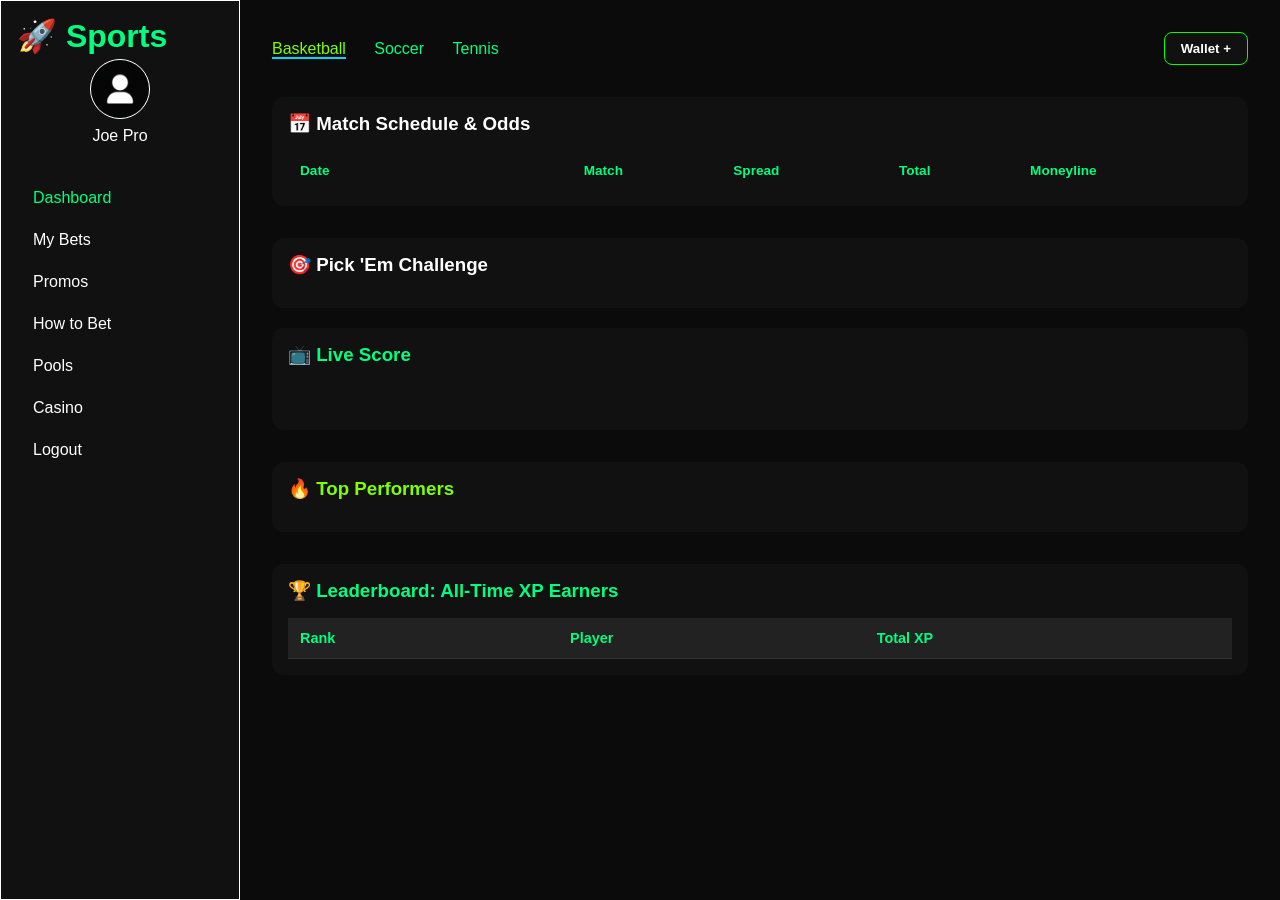
==== index.html @ 4fa46093 "Update index.html" ====
<!DOCTYPE html>
<html lang="en">
<head>
  <meta charset="UTF-8" />
  <meta name="viewport" content="width=device-width, initial-scale=1.0" />
  <title>1 New Alert</title>
  <link rel="stylesheet" href="styles.css" />
</head>
<body>
  <div class="app">
    <aside class="sidebar">
      <div class="logo">🚀 <span>Sports</span></div>
      <div class="user">
        <div class="avatar">
          <img src="8719860A-75EF-4F64-801B-093ADB9AFAB8.png" alt="User Avatar" />
        </div
        <p>Joe Pro</p>
      </div>
      <ul class="nav">
        <li class="active">Dashboard</li>
        <li>My Bets</li>
        <li>Promos</li>
        <li>How to Bet</li>
        <li>Pools</li>
        <li><a href="casino.html" class="active">Casino</a></li>
        <li>Logout</li>
      </ul>
    </aside>

    <main class="main">
      <header class="topbar">
        <nav class="tabs">
          <a href="#" class="active">Basketball</a>
          <a href="#">Soccer</a>
          <a href="#">Tennis</a>
        </nav>
        <button class="deposit">Wallet +</button>
      </header>

      <section class="card">
        <h3>📅 Match Schedule & Odds</h3>
        <table class="upcoming-table">
          <thead>
            <tr>
              <th>Date</th>
              <th>Match</th>
              <th>Spread</th>
              <th>Total</th>
              <th>Moneyline</th>
            </tr>
          </thead>
          <tbody id="matchOddsBody"></tbody>
        </table>
      </section>

      <section class="card pickem-section">
        <h3>🎯 Pick 'Em Challenge</h3>
        <div class="pickem-cards" id="pickemCards"></div>
      </section>

      <section class="card live-score">
        <h3>📺 Live Score</h3>
        <div class="live-teams"></div>
      </section>

      <section class="card boxscore" id="xpBoxScore">
        <h3>🔥 Top Performers</h3>
        <table class="xp-table">
          <thead><tr id="xpHeader"></tr></thead>
          <tbody id="xpBody"></tbody>
        </table>
      </section>
      <!-- Leaderboard Section -->
<section class="card leaderboard">
  <h3>🏆 Leaderboard: All-Time XP Earners</h3>
  <table class="leaderboard-table">
    <thead>
      <tr><th>Rank</th><th>Player</th><th>Total XP</th></tr>
    </thead>
    <tbody id="leaderboardBody"></tbody>
  </table>
</section>
<!--       <div class="casino-section">
  <div class="slot-card" data-multiplier="2">
    <h3>🎰 Classic 2x Slot</h3>
    <div class="slot-grid">
      <div class="row"><span>🍒</span><span>🍋</span><span>🍒</span></div>
      <div class="row"><span>🍋</span><span>🍒</span><span>🍒</span></div>
      <div class="row"><span>🍒</span><span>🍋</span><span>🍋</span></div>
    </div>
    <button class="spin-btn">Spin</button>
    <p class="result-text">Get all rows and columns to match for 2x win!</p>
  </div>

  <div class="slot-card" data-multiplier="5">
    <h3>💥 Wild 5x Slot</h3>
    <div class="slot-grid">
      <div class="row"><span>🍇</span><span>🍉</span><span>🍇</span></div>
      <div class="row"><span>🍉</span><span>🍇</span><span>🍇</span></div>
      <div class="row"><span>🍇</span><span>🍉</span><span>🍉</span></div>
    </div>
    <button class="spin-btn">Spin</button>
    <p class="result-text">Get 2 full matching rows to win 5x!</p>
  </div>
</div> -->
    </main>
  </div>
<script>
document.addEventListener("DOMContentLoaded", () => {
  const topTabs = document.querySelectorAll('.tabs a');
  const xpBody = document.getElementById("xpBody");
  const xpHeader = document.querySelector(".xp-table thead tr");
  const liveScoreSection = document.querySelector(".live-score .live-teams");
  const matchOddsBody = document.getElementById("matchOddsBody");
  const leaderboardBody = document.getElementById("leaderboardBody");
  const pickemCards = document.getElementById("pickemCards");
  const storeGrid = document.getElementById("storeGrid");

  const data = {
    basketball: {
      liveScore: {
        home: { name: "Lakers", score: 102, logo: "https://upload.wikimedia.org/wikipedia/commons/3/3c/Los_Angeles_Lakers_logo.svg" },
        away: { name: "Celtics", score: 97, logo: "https://upload.wikimedia.org/wikipedia/en/8/8f/Boston_Celtics.svg" }
      },
      boxScore: [
        { name: "Kyrie Irving", pts: 36, reb: 5, ast: 6, stl: 2, blk: 1, to: 2 },
        { name: "Luka Doncic", pts: 33, reb: 12, ast: 6, stl: 1, blk: 0, to: 4 },
        { name: "Christian Wood", pts: 24, reb: 5, ast: 2, stl: 1, blk: 0, to: 0 }
      ],
      odds: [
        { match: "Lakers vs Warriors", date: "2025-07-29", vegas: "+2.5 (-110)", total: "O 210.5", money: "+110" },
        { match: "Celtics vs Heat", date: "2025-07-30", vegas: "-1.5 (-120)", total: "U 215.0", money: "-130" }
      ],
      pickem: [
        { player: "Kyrie Irving", challenge: "Score 30+ PTS", image: "https://cdn.nba.com/headshots/nba/latest/260x190/202681.png" },
        { player: "Luka Doncic", challenge: "Record 10+ AST", image: "https://cdn.nba.com/headshots/nba/latest/260x190/1629029.png" },
        { player: "Jayson Tatum", challenge: "Make 5+ 3PT", image: "https://cdn.nba.com/headshots/nba/latest/260x190/1628369.png" }
      ]
    },
    soccer: {
      liveScore: {
        home: { name: "Arsenal", score: 1, logo: "1C98676C-C6E7-40D3-A8F6-9A81D63FD7F0.png" },
        away: { name: "Monaco", score: 9, logo: "10B6589A-812B-4650-83F8-ABF490B12EB4.png" }
      },
      boxScore: [
        { name: "Cristiano Ronaldo", goals: 2, assists: 1, clean: false, yc: 0, rc: 0 },
        { name: "Erling Haaland", goals: 3, assists: 0, clean: true, yc: 0, rc: 0 },
        { name: "Kylian Mbappé", goals: 1, assists: 2, clean: false, yc: 1, rc: 0 }
      ],
      odds: [
        { match: "Arsenal vs Chelsea", date: "2025-08-01", vegas: "+1.5 (-105)", total: "U 2.5", money: "+145" },
        { match: "Real Madrid vs Barcelona", date: "2025-08-03", vegas: "PK (-115)", total: "O 3.0", money: "+125" }
      ],
      pickem: [
        { player: "Cristiano Ronaldo", challenge: "Score 2+ Goals", image: "👤" },
        { player: "Haaland", challenge: "Hat Trick?", image: "👤" },
        { player: "Mbappé", challenge: "2 Assists", image: "👤" }
      ]
    },
    tennis: {
      liveScore: {
        home: { name: "Djokovic", score: 3, logo: "10B6589A-812B-4650-83F8-ABF490B12EB4.png" },
        away: { name: "Alcaraz", score: 2, logo: "1C98676C-C6E7-40D3-A8F6-9A81D63FD7F0.png" }
      },
      boxScore: [
        { name: "Novak Djokovic", aces: 7, doubleFaults: 2, winners: 30, unforcedErrors: 12 },
        { name: "Carlos Alcaraz", aces: 5, doubleFaults: 1, winners: 28, unforcedErrors: 15 }
      ],
      odds: [
        { match: "Djokovic vs Alcaraz", date: "2025-08-04", vegas: "-1.5 sets (-125)", total: "O 22.5", money: "-175" },
        { match: "Nadal vs Sinner", date: "2025-08-06", vegas: "-2.5 games (-110)", total: "U 21.5", money: "+150" }
      ],
      pickem: [
        { player: "Djokovic", challenge: "Serve 5+ Aces", image: "https://upload.wikimedia.org/wikipedia/commons/2/2d/Novak_Djokovic_%2830157240541%29.jpg" },
        { player: "Alcaraz", challenge: "Win 3 Straight Sets", image: "https://upload.wikimedia.org/wikipedia/commons/1/1a/Carlos_Alcaraz_2022.jpg" },
        { player: "Nadal", challenge: "No Double Faults", image: "https://upload.wikimedia.org/wikipedia/commons/7/71/Nadal_Wimbledon_2009_1.jpg" }
      ]
    }
  };

  const storeData = [
    {
      name: "Rumble Jersey",
      description: "Limited edition team jersey",
      image: "https://via.placeholder.com/180x120?text=Jersey",
      price: "29.99",
      type: "merch"
    },
    {
      name: "RUM Tokens",
      description: "Bundle of 500 tokens",
      image: "https://via.placeholder.com/180x120?text=Tokens",
      price: "9.99",
      type: "tokens"
    },
    {
      name: "Signed Ball",
      description: "Collectible - Signed by legend",
      image: "https://via.placeholder.com/180x120?text=Collectible",
      price: "Bid Starting: $150",
      type: "collectible"
    }
  ];

  function formatDate(dateStr) {
    const options = { year: 'numeric', month: 'short', day: 'numeric' };
    return new Date(dateStr).toLocaleDateString(undefined, options);
  }

  function renderLiveScore(sport) {
  const live = data[sport].liveScore;
  const homeColor = getJerseyColor(live.home.name);
  const awayColor = getJerseyColor(live.away.name);

  liveScoreSection.innerHTML = `
    <div class="team">
      <div class="jersey-wrapper">
        <img class="jersey-img" src="10B6589A-812B-4650-83F8-ABF490B12EB4.png" alt="Home Jersey" style="filter: ${generateColorFilter(homeColor)};">
      </div>
      <img src="${live.home.logo}" alt="${live.home.name}" />
      <div class="team-name">${live.home.name}</div>
      <div class="team-score">${live.home.score}</div>
    </div>
    <div class="vs-text">vs</div>
    <div class="team">
      <div class="jersey-wrapper">
        <img class="jersey-img" src="10B6589A-812B-4650-83F8-ABF490B12EB4.png" alt="Away Jersey" style="filter: ${generateColorFilter(awayColor)};">
      </div>
      <img src="${live.away.logo}" alt="${live.away.name}" />
      <div class="team-name">${live.away.name}</div>
      <div class="team-score">${live.away.score}</div>
    </div>
  `;
}

  function renderXPTable(sport) {
    const players = data[sport].boxScore;
    xpBody.innerHTML = "";
    let header = "";

    if (sport === "basketball") {
      header = "<th>Player</th><th>PTS</th><th>REB</th><th>AST</th><th>STL</th><th>BLK</th><th>TO</th><th>XP</th>";
      players.forEach(p => {
        const xp = (p.pts + p.reb * 1.2 + p.ast * 1.5 + p.stl * 3 + p.blk * 3 - p.to * 2).toFixed(1);
        xpBody.innerHTML += `<tr><td>${p.name}</td><td>${p.pts}</td><td>${p.reb}</td><td>${p.ast}</td><td>${p.stl}</td><td>${p.blk}</td><td>${p.to}</td><td><strong>${xp}</strong></td></tr>`;
      });
    } else if (sport === "soccer") {
      header = "<th>Player</th><th>Goals</th><th>Assists</th><th>Clean</th><th>YC</th><th>RC</th><th>XP</th>";
      players.forEach(p => {
        const xp = (p.goals * 10 + p.assists * 6 + (p.clean ? 5 : 0) - p.yc * 3 - p.rc * 6).toFixed(1);
        xpBody.innerHTML += `<tr><td>${p.name}</td><td>${p.goals}</td><td>${p.assists}</td><td>${p.clean ? "✔" : "✘"}</td><td>${p.yc}</td><td>${p.rc}</td><td><strong>${xp}</strong></td></tr>`;
      });
    } else if (sport === "tennis") {
      header = "<th>Player</th><th>Aces</th><th>DF</th><th>Winners</th><th>UE</th><th>XP</th>";
      players.forEach(p => {
        const xp = (p.aces * 1.5 - p.doubleFaults * 2 + p.winners - p.unforcedErrors).toFixed(1);
        xpBody.innerHTML += `<tr><td>${p.name}</td><td>${p.aces}</td><td>${p.doubleFaults}</td><td>${p.winners}</td><td>${p.unforcedErrors}</td><td><strong>${xp}</strong></td></tr>`;
      });
    }

    xpHeader.innerHTML = header;
  }

  function renderLeaderboard(sport) {
    leaderboardBody.innerHTML = "";
    const players = data[sport].boxScore;
    const leaderboard = [];

    players.forEach(p => {
      let xp = 0;
      if (sport === "basketball") xp = p.pts + p.reb * 1.2 + p.ast * 1.5 + p.stl * 3 + p.blk * 3 - p.to * 2;
      if (sport === "soccer") xp = p.goals * 10 + p.assists * 6 + (p.clean ? 5 : 0) - p.yc * 3 - p.rc * 6;
      if (sport === "tennis") xp = p.aces * 1.5 - p.doubleFaults * 2 + p.winners - p.unforcedErrors;
      leaderboard.push({ name: p.name, xp: xp.toFixed(1) });
    });

    leaderboard.sort((a, b) => b.xp - a.xp);
    leaderboard.forEach((p, i) => {
      leaderboardBody.innerHTML += `<tr><td>#${i + 1}</td><td>${p.name}</td><td><strong>${p.xp}</strong></td></tr>`;
    });
  }

  function renderScheduleOddsTable(sport) {
    matchOddsBody.innerHTML = "";
    data[sport].odds.forEach(g => {
      const formattedDate = formatDate(g.date);
      matchOddsBody.innerHTML += `
        <tr>
          <td>${formattedDate}</td>
          <td>${g.match}</td>
          <td>${g.vegas}</td>
          <td>${g.total}</td>
          <td><strong>${g.money}</strong></td>
        </tr>`;
    });
  }

  function renderPickemCards(sport) {
  pickemCards.innerHTML = "";

  const sportXpIcon = {
    basketball: "🏀",
    soccer: "⚽️",
    tennis: "🎾"
  };

  const challengeTemplates = {
    basketball: [
      "25+ Points", "2+ Assists", "3+ Rebounds", "1 Block", "1 Steal", "Double-Double", "5+ 3PT"
    ],
    soccer: [
      "Score 1 Goal", "2 Assists", "Win Match", "No Yellow Cards", "Clean Sheet", "Hat Trick"
    ],
    tennis: [
      "5+ Aces", "Win in Straight Sets", "No Double Faults", "30+ Winners", "Win 1st Set"
    ]
  };

  const playerPool = {
    basketball: ["LeBron James", "Stephen Curry", "Jayson Tatum", "Luka Doncic", "Giannis", "Durant"],
    soccer: ["Messi", "Mbappé", "Ronaldo", "Haaland", "Vinicius Jr.", "Salah"],
    tennis: ["Djokovic", "Alcaraz", "Nadal", "Medvedev", "Sinner", "Tsitsipas"]
  };

  const legsPerCard = 5;
  const cardCount = 3;

  for (let c = 0; c < cardCount; c++) {
    const legs = [];

    // shuffle both players and challenges
    const shuffledPlayers = playerPool[sport].sort(() => 0.5 - Math.random()).slice(0, legsPerCard);
    const shuffledChallenges = challengeTemplates[sport].sort(() => 0.5 - Math.random());

    for (let i = 0; i < legsPerCard; i++) {
      legs.push({
        player: shuffledPlayers[i % shuffledPlayers.length],
        challenge: shuffledChallenges[i % shuffledChallenges.length]
      });
    }

    const xpAmount = Math.floor(Math.random() * 50 + 20);
    const participantCount = Math.floor(Math.random() * 2000 + 500);
    const payoutText = `$10 pays $${(xpAmount * 2).toFixed(0)}`;

    const legItems = legs.map((leg, i) => `
      <li class="leg-item ${i > 3 ? 'hidden-leg' : ''}">
        👤 <strong>${leg.player}</strong> — <span>${leg.challenge}</span>
      </li>
    `).join("");

    pickemCards.innerHTML += `
      <div class="pickem-card">
        <div class="pickem-xp">
          ${sportXpIcon[sport]} +${xpAmount} XP
        </div>
        <h4 class="combo-title">Combo Challenge</h4>
        <ul class="legs-list">
          ${legItems}
        </ul>
        ${legs.length > 4 ? `
          <button class="reveal-btn" onclick="this.previousElementSibling.querySelectorAll('.hidden-leg').forEach(el => el.style.display = 'list-item'); this.remove();">+ Reveal More</button>
        ` : ""}
        <div class="pick-stats">${participantCount.toLocaleString()} people placed this bet</div>
        <div class="pick-bottom">
          <div class="bet-info">${payoutText}</div>
        </div>
      </div>
    `;
  }
}
  function renderStoreItems() {
    if (!storeGrid) return;
    storeGrid.innerHTML = "";
    storeData.forEach(item => {
      storeGrid.innerHTML += `
        <div class="store-item">
          <img src="${item.image}" alt="${item.name}" />
          <h4>${item.name}</h4>
          <p>${item.description}</p>
          <p><strong>${item.price}</strong></p>
          ${item.type === "collectible"
            ? `<button onclick="placeBid('${item.name}')">Place Bid</button>`
            : `<button onclick="buyNow('${item.name}')">Buy Now</button>`}
        </div>`;
    });
  }

  window.buyNow = function(productName) {
    alert(`Thank you for purchasing ${productName}!`);
  };

  window.placeBid = function(itemName) {
    const amount = prompt(`Enter your bid for ${itemName}:`);
    if (amount && !isNaN(amount)) {
      alert(`Your bid of $${amount} for ${itemName} has been placed!`);
    }
  };

  topTabs.forEach(tab => {
    tab.addEventListener("click", (e) => {
      e.preventDefault();
      const sport = tab.textContent.toLowerCase();
      topTabs.forEach(t => t.classList.remove("active"));
      tab.classList.add("active");

      renderLiveScore(sport);
      renderXPTable(sport);
      renderScheduleOddsTable(sport);
      renderLeaderboard(sport);
      renderPickemCards(sport);
    });
  });

  // Initial Load
  renderLiveScore("basketball");
  renderXPTable("basketball");
  renderScheduleOddsTable("basketball");
  renderLeaderboard("basketball");
  renderPickemCards("basketball");
  renderStoreItems();
});
document.addEventListener("DOMContentLoaded", () => {
  const symbols = ["🍒", "🍋", "🍉", "🍇"];
  let globalBalance = 100; // Shared token pool

  function getRandomSymbol() {
    return symbols[Math.floor(Math.random() * symbols.length)];
  }

  function spinReelAnimation(cell, delay) {
    return new Promise(resolve => {
      let count = 0;
      const maxSpins = 20 + Math.floor(Math.random() * 10); // Randomized spin length
      const interval = setInterval(() => {
        cell.textContent = getRandomSymbol();
        cell.classList.add("spin-animate");
        count++;
        if (count >= maxSpins) {
          clearInterval(interval);
          cell.classList.remove("spin-animate");
          resolve(cell.textContent);
        }
      }, delay);
    });
  }

  document.querySelectorAll(".slot-card").forEach(card => {
    const spinBtn = card.querySelector(".spin-btn");
    const rows = card.querySelectorAll(".row");
    const multiplier = parseInt(card.dataset.multiplier);
    const resultText = card.querySelector(".result-text");

    // Add balance display under each card
    const balanceDisplay = document.createElement("p");
    balanceDisplay.classList.add("balance-value");
    balanceDisplay.style.marginTop = "0.5rem";
    balanceDisplay.innerHTML = `💰 Tokens: <strong>${globalBalance}</strong>`;
    card.appendChild(balanceDisplay);

    spinBtn.addEventListener("click", async () => {
      const spinCost = 10;
      if (globalBalance < spinCost) {
        resultText.textContent = "💸 Not enough tokens!";
        return;
      }

      globalBalance -= spinCost;
      balanceDisplay.innerHTML = `💰 Tokens: <strong>${globalBalance}</strong>`;
      resultText.textContent = "🎰 Spinning...";

      const grid = [];

      for (let r = 0; r < rows.length; r++) {
        const rowSymbols = [];
        const cells = rows[r].querySelectorAll("span");
        for (let c = 0; c < cells.length; c++) {
          const finalSymbol = await spinReelAnimation(cells[c], 50 + c * 30);
          rowSymbols.push(finalSymbol);
        }
        grid.push(rowSymbols);
      }

      // Check for matches
      let matchCount = 0;

      // Rows
      grid.forEach(row => {
        if (row.every(s => s === row[0])) matchCount++;
      });

      // Columns
      for (let c = 0; c < 3; c++) {
        const col = [grid[0][c], grid[1][c], grid[2][c]];
        if (col.every(s => s === col[0])) matchCount++;
      }

      let won = false;
      if (multiplier === 2 && matchCount === 6) won = true;
      if (multiplier === 5 && matchCount >= 2) won = true;

      if (won) {
        const winnings = spinCost * multiplier;
        globalBalance += winnings;
        resultText.textContent = `🎉 You won ${winnings} tokens!`;
      } else {
        resultText.textContent = `😢 Lost ${spinCost} tokens. Try again!`;
      }

      balanceDisplay.innerHTML = `💰 Tokens: <strong>${globalBalance}</strong>`;

      if (globalBalance <= 0) {
        resultText.textContent = "💀 You're out of tokens!";
        spinBtn.disabled = true;
      }
    });
  });
});
  
document.addEventListener("DOMContentLoaded", () => {
  const sidebar = document.querySelector('.sidebar');
  let isDragging = false;
  let startX = 0;
  let currentX = 0;
  let idleTimer = null;

  // Swipe & drag functionality
  document.addEventListener("touchstart", e => {
    startX = e.touches[0].clientX;
    isDragging = true;
  });

  document.addEventListener("touchmove", e => {
    if (!isDragging) return;
    currentX = e.touches[0].clientX;
  });

  document.addEventListener("touchend", () => {
    const delta = currentX - startX;
    if (delta > 80) {
      sidebar.classList.remove("hidden");
      resetIdleTimer();
    } else if (delta < -80) {
      sidebar.classList.add("hidden");
    }
    isDragging = false;
  });

  document.addEventListener("mousedown", e => {
    startX = e.clientX;
    isDragging = true;
  });

  document.addEventListener("mousemove", e => {
    if (!isDragging) return;
    currentX = e.clientX;
  });

  document.addEventListener("mouseup", () => {
    const delta = currentX - startX;
    if (delta > 100) {
      sidebar.classList.remove("hidden");
      resetIdleTimer();
    } else if (delta < -100) {
      sidebar.classList.add("hidden");
    }
    isDragging = false;
  });

  // 🕒 Idle timer logic
  function resetIdleTimer() {
    clearTimeout(idleTimer);
    idleTimer = setTimeout(() => {
      sidebar.classList.add("hidden");
    }, 10000); // 10 seconds of inactivity
  }

  // Events that reset the idle timer
  ['keydown', 'mousedown', 'mousemove', 'touchstart'].forEach(event => {
    document.addEventListener(event, resetIdleTimer);
  });

  // Start the timer on load
  resetIdleTimer();
});
</script>
</body>
</html>
---- styles.css ----
:root {
  --bg: #0B0B0B; 
  --card: #161718;
  --primary: #FFFFFF;
  --accent: #7FFF00;
  --muted: #C0C0C0;
}

* {
  margin: 0;
  padding: 0;
  box-sizing: border-box;
}

body {
  background: var(--bg);
  font-family: 'Segoe UI', sans-serif;
  color: var(--primary);
}

.app {
  display: flex;
  height: 100vh;
  overflow: hidden;
}

.sidebar {
  width: 240px;
  background: #111111;
  padding: 1rem;
  border: 1px solid #FFFFFF;
  display: flex;
  flex-direction: column;
  transition: transform 0.3s ease;
}
.sidebar.hidden {
  transform: translateX(-100%);
  position: absolute;
  z-index: 999;
}

.menu-panel {
  transition: transform 0.3s ease;
}

.menu-panel.hidden {
  transform: translateX(-200px); /* Slide out of view */
}

.main.full-width {
  margin-left: 0 !important;
  width: 100% !important;
}


.logo {
  font-size: 1.5rem;
  margin-bottom: 2rem;
  font-weight: bold;
  color: #00FF80;
}

.user {
  text-align: center;
  margin-bottom: 2rem;
}

.avatar {
  width: 60px;
  height: 60px;
  margin: 0 auto 0.5rem;
  background: #cfd8dc;
  border: 1px solid #FFFFFF;
  border-radius: 50%;
}
.avatar img {
  width: 100%;
  height: 100%;
  object-fit: cover;
  border-radius: 50%;
}

.nav {
  list-style: none;
  padding: 0;
  margin: 0;
}

.nav li {
  padding: 0.75rem 1rem;
  border-radius: 4px;
  color: #FFFFFF;
  cursor: pointer;
}

.nav li.active,
.nav li:hover {
  background: #111111;
  color: #00FF80;
}
.nav li a {
  text-decoration:none;
  color: #fff; 
}
.main {
  flex: 1;
  padding: 2rem;
  overflow-y: auto;
}

.topbar {
  display: flex;
  justify-content: space-between;
  align-items: center;
  margin-bottom: 2rem;
}

.tabs a {
  margin-right: 1.5rem;
  text-decoration: none;
  color: #00FF80;
  font-weight: 500;
}

.tabs .active {
  color: #80FF00;
  border-bottom: 2px solid #00d9ff;
}

.deposit {
  background: #111111;
  color: #FFFFFF;
  border: 1px solid #0f0;
  padding: 0.5rem 1rem;
  border-radius: 8px;
  font-weight: bold;
}

.card {
  background: #111111;
  padding: 1rem;
  border-radius: 12px;
  margin-bottom: 2rem;
}

.card h3 {
  margin-bottom: 1rem;
  color:#FFFFFF;
}

.matchup, .vs {
  display: flex;
  justify-content: space-between;
  margin-bottom: 1rem;
}

.table {
  background: #111111;
  border-radius: 8px;
  padding: 1rem;
}

.row {
  display: flex;
  justify-content: space-between;
  margin-bottom: 0.5rem;
}

.row.head {
  color: #00FF80;
  font-weight: bold;
}

.row span {
  font-size: 0.8em;
  color:#FFFFFF;
}

.green {
  color: #80FF00;
  font-weight: bold;
}
.boxscore h3 {
  color: #80FF00;
  margin-bottom: 1rem;
}


.schedule-table {
  width: 100%;
  border-collapse: collapse;
  font-size: 0.85rem;
  background-color: #111111; /* charcoal black */
  border: 1px solid #0f0;
  border-radius: 8px;
  overflow: hidden;
}
.schedule-table thead th {
  background: #111111;
  color: #00FF80;
  padding: 0.75rem;
  text-align: left;
}

.schedule-table tbody td {
  padding: 0.5rem;
  border-bottom: 1px solid ##FFFFFF;
  background:#111111;
  color: #FFFFFF;
}

.schedule-table tbody tr:hover {
  background-color:#0B0B0B;
}

.schedule-table td:last-child {
  font-weight: bold;
  color: #FFFFFF;
}
/* Charcoal black for schedule/odds table */
.upcoming-table {
  background: #111111;
  border-collapse: collapse;
  width: 100%;
}
.upcoming-table thead th {
  background-color: #111111;
  color: #00FF80;
  padding: 0.75rem;
}

.upcoming-table th:first-child,
.upcoming-table td:first-child {
  min-width: 120px;
  white-space: nowrap;
}

.upcoming-table thead th {
  background-color: #111111;
  color: #00FF80;
  padding: 0.75rem;
}

.upcoming-table tbody td {
  background: #111111;
  color: #ffffff;
  padding: 0.5rem;
  border-bottom: 1px solid #222c3c; 

}

.pickem-section {
  margin-bottom: 20px;
}
.pickem-container {
  display: flex;
  flex-direction: column;
  gap: 12px;
}
.pickem-cards {
  display: flex;
  justify-content: space-between;
  gap: 16px;
  margin-top: 1rem;
  
}

.pickem-card {
  position: relative;
  flex: 1;
  background: #0B0B0B;
  border: 1px solid #FFFFFF;
  border-radius: 10px;
  padding: 1rem;
  display: flex;
  flex-direction: column;
  align-items: center;
  color: #FFFFFF;
  transition: transform 0.2s ease;
}

.pickem-card:hover {
  transform: translateY(-5px);
}

.pickem-card img {
  width: 48px;
  height: 48px;
  object-fit: cover;
  border-radius: 50%;
  margin-bottom: 0.5rem;
}
.pickem-xp {
  position: absolute;
  top: 0.5rem;
  right: 0.75rem;
  background: #00FF80;
  color: #000;
  padding: 2px 6px;
  font-size: 0.8rem;
  border-radius: 6px;
  font-weight: bold;
}

.pickem-icons {
  display: flex;
  align-items: center;
  gap: 0.5rem;
  font-size: 1.25rem;
  margin-bottom: 0.5rem;
}

.pick-details {
  margin-top: 0.5rem;
  font-size: 0.75rem;
  color: #bbb;
  text-align: center;
  font-style: italic;
}


.combo-title {
  font-size: 1rem;
  font-weight: bold;
  color: #00FF80;
  margin-top: 0.5rem;
}

.legs-list {
  list-style: none;
  padding: 0;
  margin: 0;
}

.leg-item {
  font-size: 0.85rem;
  margin-bottom: 0.25rem;
}

.hidden-leg {
  display: none;
}

.reveal-btn {
  margin-top: 0.5rem;
  background: none;
  color: #00FF80;
  border: none;
  cursor: pointer;
  font-size: 0.85rem;
  padding: 0;
}

.pick-stats {
  font-size: 0.75rem;
  color: #bbb;
  margin-top: 0.5rem;
}

.pick-bottom {
  margin-top: auto;
  padding-top: 0.75rem;
  border-top: 1px solid #222;
  font-size: 0.85rem;
  color: #fff;
  display: flex;
  justify-content: space-between;
  align-items: center;
}

.bet-info {
  font-weight: bold;
  color: #FFD700;
}
.pickem-card .pick-player {
  font-weight: 600;
  margin-bottom: 0.25rem;
  text-align: center;
}

.pickem-card .pick-desc {
  color: #FFFFFF;
  font-size: 0.9rem;
  text-align: center;
}
/* Team Jerseys */
.jersey-wrapper {
  width: 50px;
  height: 50px;
  margin-bottom: 0.5rem;
}

.jersey-img {
  width: 100%;
  height: 100%;
  object-fit: contain;
  filter: brightness(1) saturate(1);
}
/* Live Score Section */
.live-score h3 {
  color: #00FF80;
  margin-bottom: 1rem;
}

.live-teams {
  display: flex;
  align-items: center;
  justify-content: space-between;
  gap: 1rem;
  padding: 1rem;
  background: #111111;
  border-radius: 10px;
}

.live-teams .team {
  display: flex;
  flex-direction: column;
  align-items: center;
  flex: 1;
}

.live-teams img {
  width: 50px;
  height: 50px;
  object-fit: contain;
  margin-bottom: 0.5rem;
}

.live-teams .team-name {
  font-weight: bold;
  margin-bottom: 0.3rem;
}

.live-teams .team-score {
  font-size: 1.5rem;
  color: #FFFFFF;
  font-weight: bold;
}
.live-teams .team-card {
  background: #000000; /* black */
}

.live-teams .vs-text {
  font-size: 1.2rem;
  font-weight: bold;
  color: #aaa;
}
/* Animate score transitions */
.score.animate {
  transition: all 0.3s ease;
}

.score-fade {
  opacity: 0;
  transform: scale(1.1);
}

.score-row {
  display: flex;
  justify-content: space-around;
  align-items: center;
  margin-bottom: 1rem;
}

.team-card {
  display: flex;
  flex-direction: column;
  align-items: center;
  background:#0B0B0B;
  padding: 1rem;
  border-radius: 10px;
  width: 120px;
}

.logo {
  font-size: 2rem;
  margin-bottom: 0.25rem;
}

.team-name {
  font-weight: bold;
  margin-bottom: 0.5rem;
}

.vs-text {
  font-size: 1.25rem;
  font-weight: bold;
  color: #ccc;
}

.xp-table {
  width: 100%;
  border-collapse: collapse;
  font-size: 0.9rem;
  background-color: #111111;
}

.xp-table th,
.xp-table td {
  border-bottom: 1px solid #222c3c;
  padding: 0.5rem;
  text-align: center;
}

.xp-table th {
  color: #00FF80;
}

.xp-table tbody tr:hover {
  background-color: #0e2a3c;
}


/* NEW: Upcoming Matches & Predictions Table */
.upcoming-table {
  width: 100%;
  border-collapse: collapse;
  font-size: 0.85rem;
  background: #0e1726;
  border-radius: 8px;
  overflow: hidden;
}

.upcoming-table thead th {
  background: #111111;
  color: #00FF80;
  padding: 0.75rem;
  text-align: left;
}

.upcoming-table tbody td {
  padding: 0.5rem;
  border-bottom: 1px solid #222c3c;
  color: #FFFFFF;
}

.upcoming-table tbody tr:hover {
  background-color: #1b2b3f;
}

.upcoming-table td:last-child {
  font-weight: bold;
  color: #00FF80;
}
.leaderboard-table {
  width: 100%;
  border-collapse: collapse;
  margin-top: 1rem;
  color: #FFFFFF;
  font-size: 0.9rem;
}

.leaderboard-table th, .leaderboard-table td {
  padding: 0.75rem;
  border-bottom: 1px solid #333;
  text-align: left;
}

.leaderboard-table th {
  font-weight: bold;
  background: #222;
  color: #00FF80;
}

.leaderboard h3 {
  color: #00FF80;
}
.casino-section {
  display: flex;
  flex-wrap: wrap;
  justify-content: space-around;
  gap: 1.5rem;
  margin: 2rem 0;
}

.slot-card {
  background: #0a0a0a;
  border: 2px solid #00ff94;
  border-radius: 12px;
  padding: 1rem;
  width: 300px;
  color: #fff;
  box-shadow: 0 0 15px rgba(0, 255, 148, 0.4);
  text-align: center;
  transition: transform 0.3s ease;
}

.slot-grid {
  display: flex;
  flex-direction: column;
  margin: 1rem 0;
  gap: 0.25rem;
}

.slot-grid .row {
  display: flex;
  justify-content: center;
  gap: 0.5rem;
}

.slot-grid .row span {
  font-size: 2rem;
  background: #1f1f1f;
  padding: 0.5rem 1rem;
  border-radius: 8px;
}

.spin-btn {
  background: #0056ff;
  color: white;
  border: none;
  padding: 0.6rem 1.2rem;
  border-radius: 8px;
  font-weight: bold;
  cursor: pointer;
  margin-top: 0.5rem;
}

.result-text {
  margin-top: 0.75rem;
  font-size: 0.9rem;
  color: #ccc;
}
@keyframes spinSymbol {
  0%   { opacity: 1; transform: scale(1); }
  50%  { opacity: 0.3; transform: scale(1.2); }
  100% { opacity: 1; transform: scale(1); }
}

.spin-animate {
  animation: spinSymbol 0.2s ease-in-out;
}
.balance-value {
  font-size: 0.9rem;
  margin-top: 0.5rem;
  color: #00FF80;
}

/* ─── Responsive Styles for Sidebar and Layout ─── */
@media (max-width: 768px) {
  .main {
    flex-direction: column;
    align-items: center;
    padding: 1rem;
  }

  .info, .mockup {
    width: 100%;
    max-width: 100%;
    margin-bottom: 1rem;
  }

  .iphone.detailed {
    width: 95%;
    height: auto;
    max-width: 360px;
  }

  .screen {
    border-radius: 20px;
  }

  .top-bar {
    font-size: 0.85rem;
    padding: 0.5rem 0.75rem;
  }

  .menu-toggle {
    font-size: 1.1rem;
  }

  .menu-panel {
    position: absolute;
    top: 45px;
    left: 10px;
    width: 160px;
    z-index: 1000;
    background: rgba(0, 0, 0, 0.95);
    border-radius: 10px;
    border: 1px solid #222;
    overflow-y: auto;
    max-height: 60vh;
    font-size: 0.9rem;
  }

  .menu-panel ul {
    padding: 0.5rem;
  }

  .menu-panel li {
    padding: 0.5rem 0;
    border-bottom: 1px solid #333;
  }

  .matchup-card {
    width: 90px;
    padding: 0.7rem;
  }

  .matchup-card img {
    width: 50px;
  }

  .view-full-btn {
    font-size: 0.85rem;
    padding: 0.6rem 1.2rem;
  }

  .bottom-nav {
    flex-wrap: wrap;
  }

  .nav-btn {
    flex: 1 1 33%;
    font-size: 1.1rem;
  }

  .nav-btn span {
    font-size: 0.7rem;
  }

  .store-badges img {
    width: 130px;
    margin: 0.5rem 0.5rem 0 0;
  }

  .footer-col {
    flex: 1 1 100%;
    margin: 1rem 0;
  }
}

@media (max-width: 480px) {
  .top-bar {
    font-size: 0.75rem;
  }

  .menu-toggle {
    font-size: 1rem;
  }

  .menu-panel {
    width: 140px;
    left: 5px;
  }

  .menu-panel li {
    font-size: 0.8rem;
  }

  .matchup-card {
    width: 80px;
    padding: 0.5rem;
  }

  .matchup-card img {
    width: 45px;
  }

  .view-full-btn {
    font-size: 0.8rem;
    padding: 0.5rem 1rem;
  }
}
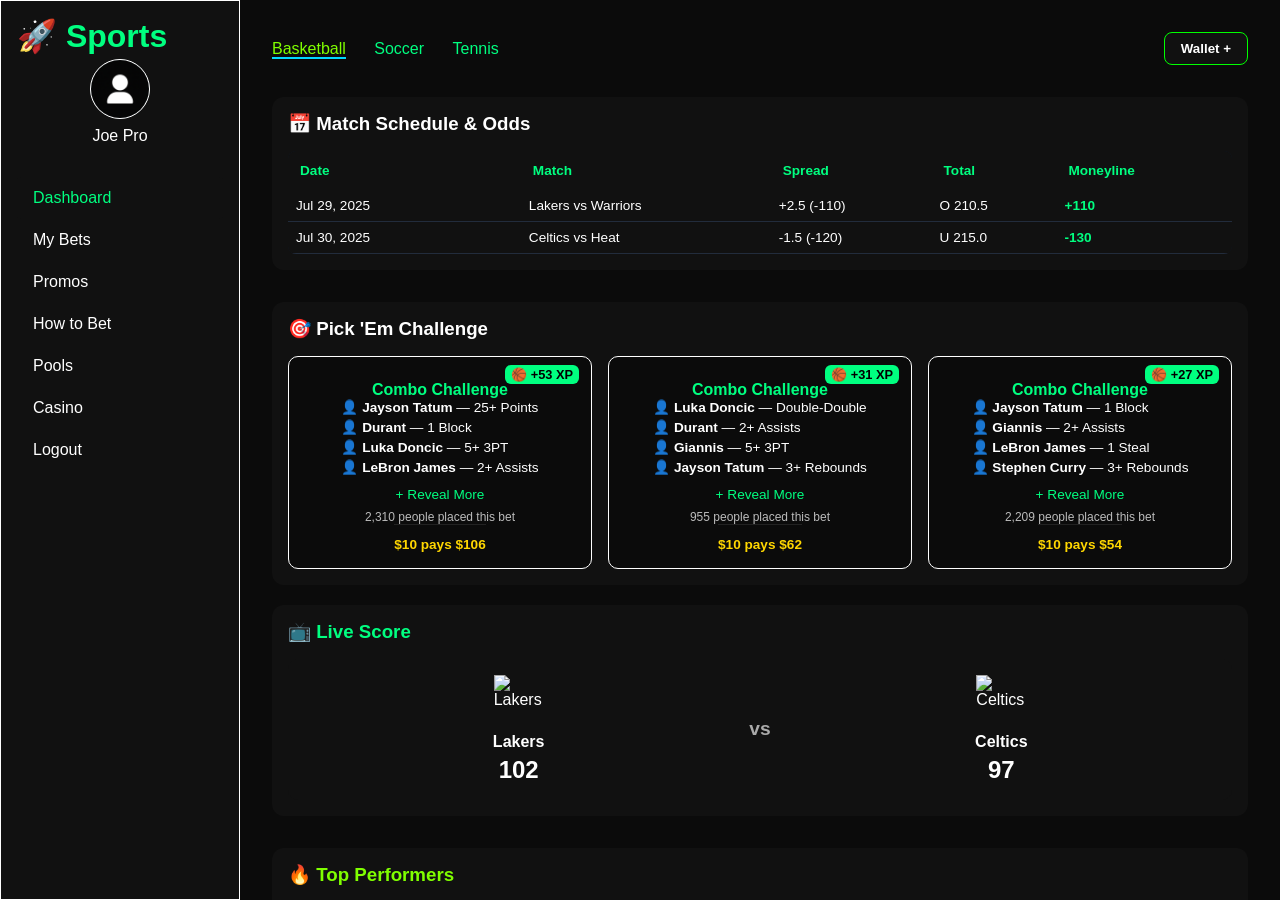
==== commit 8b3a5104: "Update index.html" ====
--- a/index.html
+++ b/index.html
@@ -208,30 +208,20 @@
   }
 
   function renderLiveScore(sport) {
-  const live = data[sport].liveScore;
-  const homeColor = getJerseyColor(live.home.name);
-  const awayColor = getJerseyColor(live.away.name);
-
-  liveScoreSection.innerHTML = `
-    <div class="team">
-      <div class="jersey-wrapper">
-        <img class="jersey-img" src="10B6589A-812B-4650-83F8-ABF490B12EB4.png" alt="Home Jersey" style="filter: ${generateColorFilter(homeColor)};">
+    const live = data[sport].liveScore;
+    liveScoreSection.innerHTML = `
+      <div class="team">
+        <img src="${live.home.logo}" alt="${live.home.name}" />
+        <div class="team-name">${live.home.name}</div>
+        <div class="team-score">${live.home.score}</div>
       </div>
-      <img src="${live.home.logo}" alt="${live.home.name}" />
-      <div class="team-name">${live.home.name}</div>
-      <div class="team-score">${live.home.score}</div>
-    </div>
-    <div class="vs-text">vs</div>
-    <div class="team">
-      <div class="jersey-wrapper">
-        <img class="jersey-img" src="10B6589A-812B-4650-83F8-ABF490B12EB4.png" alt="Away Jersey" style="filter: ${generateColorFilter(awayColor)};">
-      </div>
-      <img src="${live.away.logo}" alt="${live.away.name}" />
-      <div class="team-name">${live.away.name}</div>
-      <div class="team-score">${live.away.score}</div>
-    </div>
-  `;
-}
+      <div class="vs-text">vs</div>
+      <div class="team">
+        <img src="${live.away.logo}" alt="${live.away.name}" />
+        <div class="team-name">${live.away.name}</div>
+        <div class="team-score">${live.away.score}</div>
+      </div>`;
+  }
 
   function renderXPTable(sport) {
     const players = data[sport].boxScore;
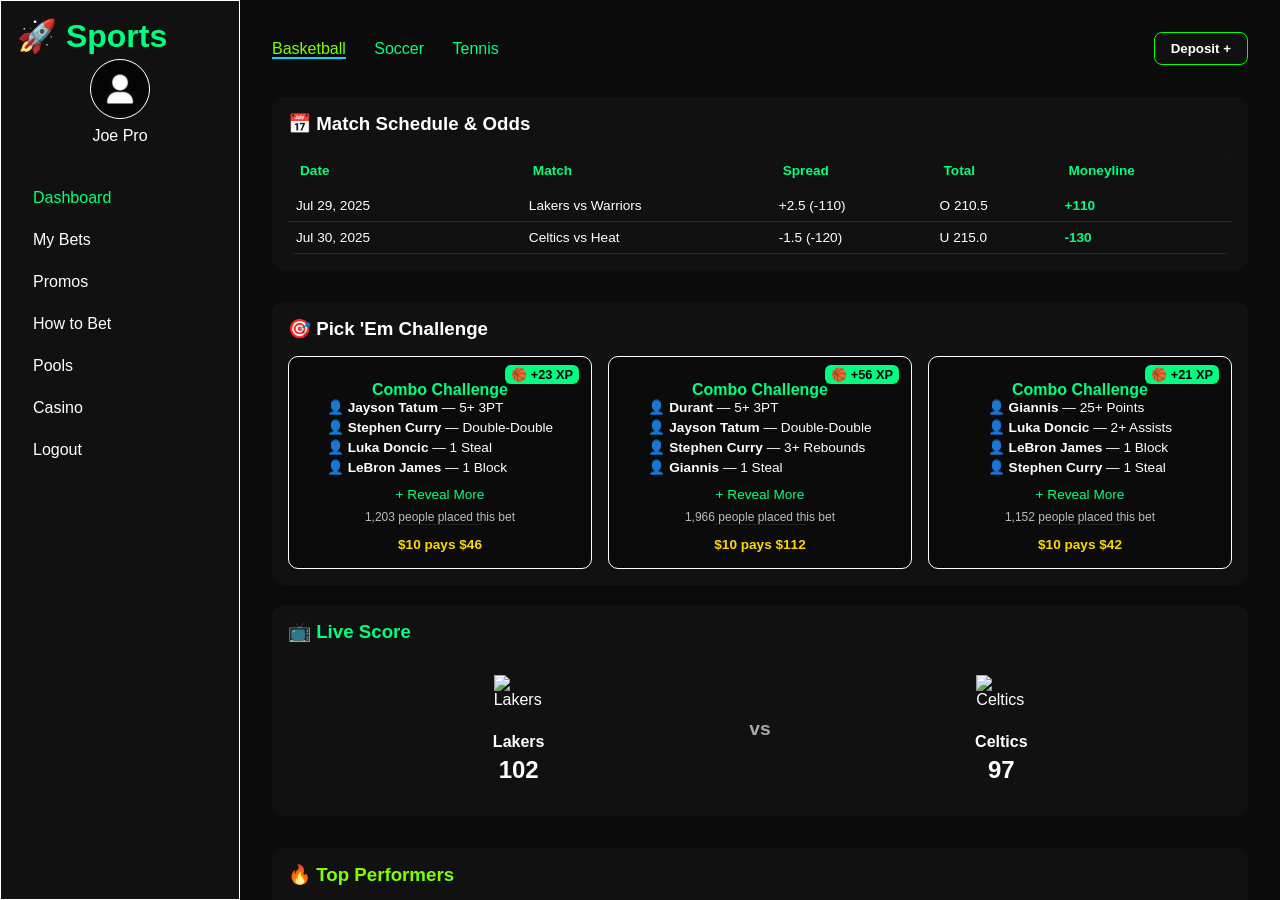
==== commit 5f1c177a: "Update index.html" ====
--- a/index.html
+++ b/index.html
@@ -34,7 +34,7 @@
           <a href="#">Soccer</a>
           <a href="#">Tennis</a>
         </nav>
-        <button class="deposit">Wallet +</button>
+        <button class="deposit">Deposit +</button>
       </header>
 
       <section class="card">
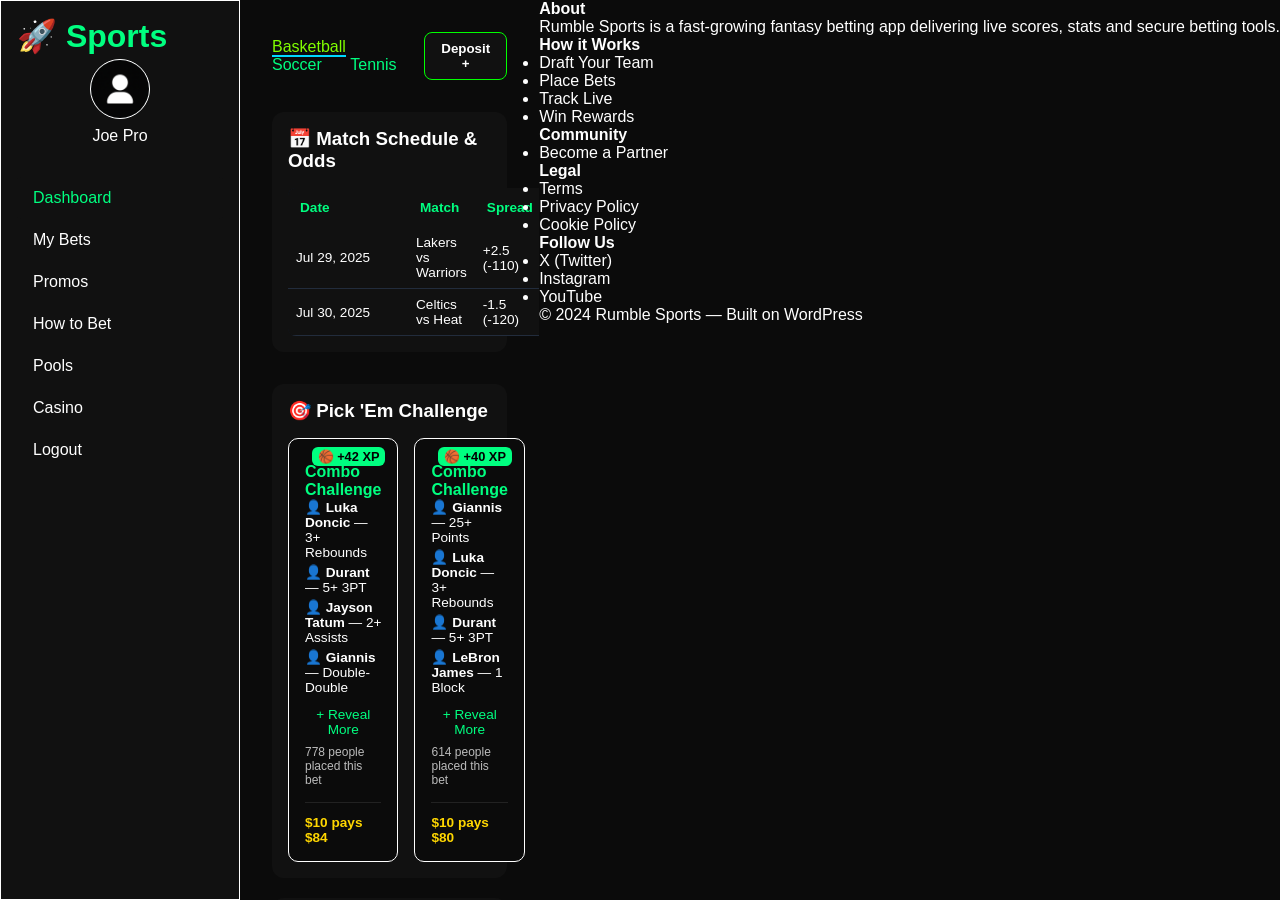
==== commit a9a05c2f: "Update index.html" ====
--- a/index.html
+++ b/index.html
@@ -104,6 +104,44 @@
   </div>
 </div> -->
     </main>
+      <footer class="structured-footer">
+    <div class="footer-col">
+      <h4>About</h4>
+      <p>Rumble Sports is a fast-growing fantasy betting app delivering live scores, stats and secure betting tools.</p>
+    </div>
+    <div class="footer-col">
+      <h4>How it Works</h4>
+      <ul>
+        <li>Draft Your Team</li>
+        <li>Place Bets</li>
+        <li>Track Live</li>
+        <li>Win Rewards</li>
+      </ul>
+    </div>
+    <div class="footer-col">
+      <h4>Community</h4>
+      <ul>
+        <li>Become a Partner</li>
+      </ul>
+    </div>
+    <div class="footer-col">
+      <h4>Legal</h4>
+      <ul>
+        <li>Terms</li>
+        <li>Privacy Policy</li>
+         <li>Cookie Policy</li>
+      </ul>
+    </div>
+    <div class="footer-col">
+      <h4>Follow Us</h4>
+      <ul>
+        <li>X (Twitter)</li>
+        <li>Instagram</li>
+        <li>YouTube</li>
+      </ul>
+    </div>
+    <p class="footer-copy">© 2024 Rumble Sports — Built on WordPress</p>
+  </footer>
   </div>
 <script>
 document.addEventListener("DOMContentLoaded", () => {
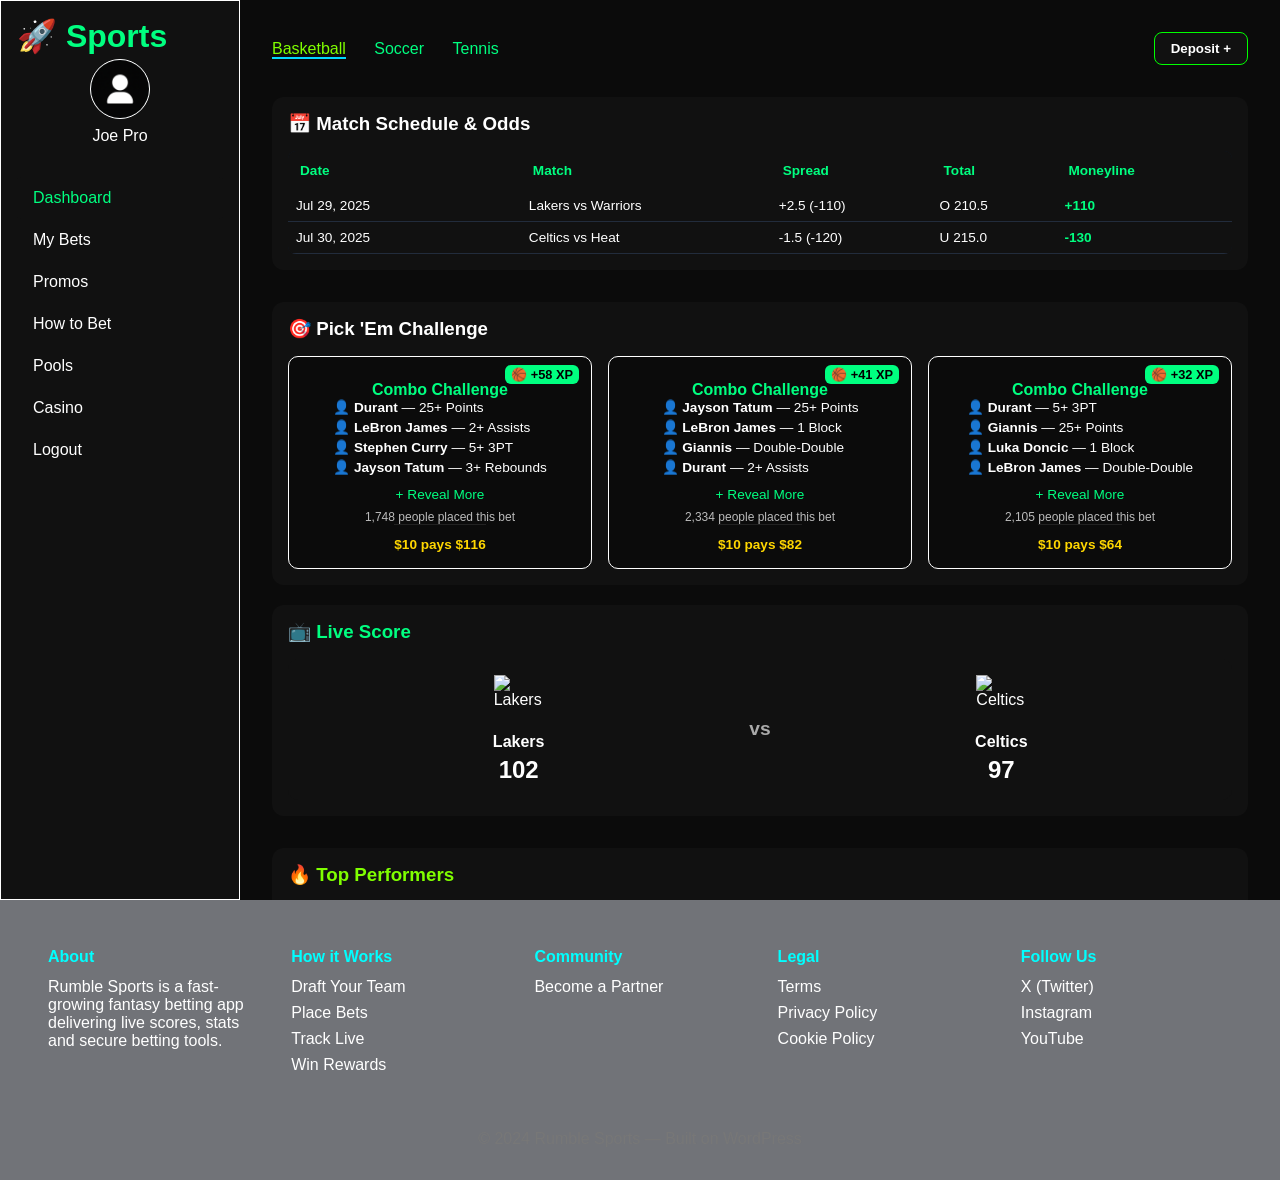
==== commit 0af53376: "Update index.html" ====
--- a/index.html
+++ b/index.html
@@ -104,7 +104,8 @@
   </div>
 </div> -->
     </main>
-      <footer class="structured-footer">
+  </div>
+   <footer class="structured-footer">
     <div class="footer-col">
       <h4>About</h4>
       <p>Rumble Sports is a fast-growing fantasy betting app delivering live scores, stats and secure betting tools.</p>
@@ -142,7 +143,6 @@
     </div>
     <p class="footer-copy">© 2024 Rumble Sports — Built on WordPress</p>
   </footer>
-  </div>
 <script>
 document.addEventListener("DOMContentLoaded", () => {
   const topTabs = document.querySelectorAll('.tabs a');
--- a/styles.css
+++ b/styles.css
@@ -635,7 +635,40 @@
   margin-top: 0.5rem;
   color: #00FF80;
 }
-
+footer.structured-footer {
+  background: #717378;
+  padding: 2rem;
+  display: flex;
+  justify-content: space-around;
+  flex-wrap: wrap;
+}
+
+.footer-col {
+  flex: 1;
+  max-width: 300px;
+  margin: 1rem;
+}
+
+.footer-col h4 {
+  color: cyan;
+  margin-bottom: 0.75rem;
+}
+
+.footer-col ul {
+  list-style: none;
+  padding: 0;
+}
+
+.footer-col li {
+  margin-bottom: 0.5rem;
+}
+
+.footer-copy {
+  text-align: center;
+  margin-top: 2rem;
+  width: 100%;
+  color: #777;
+}
 /* ─── Responsive Styles for Sidebar and Layout ─── */
 @media (max-width: 768px) {
   .main {
